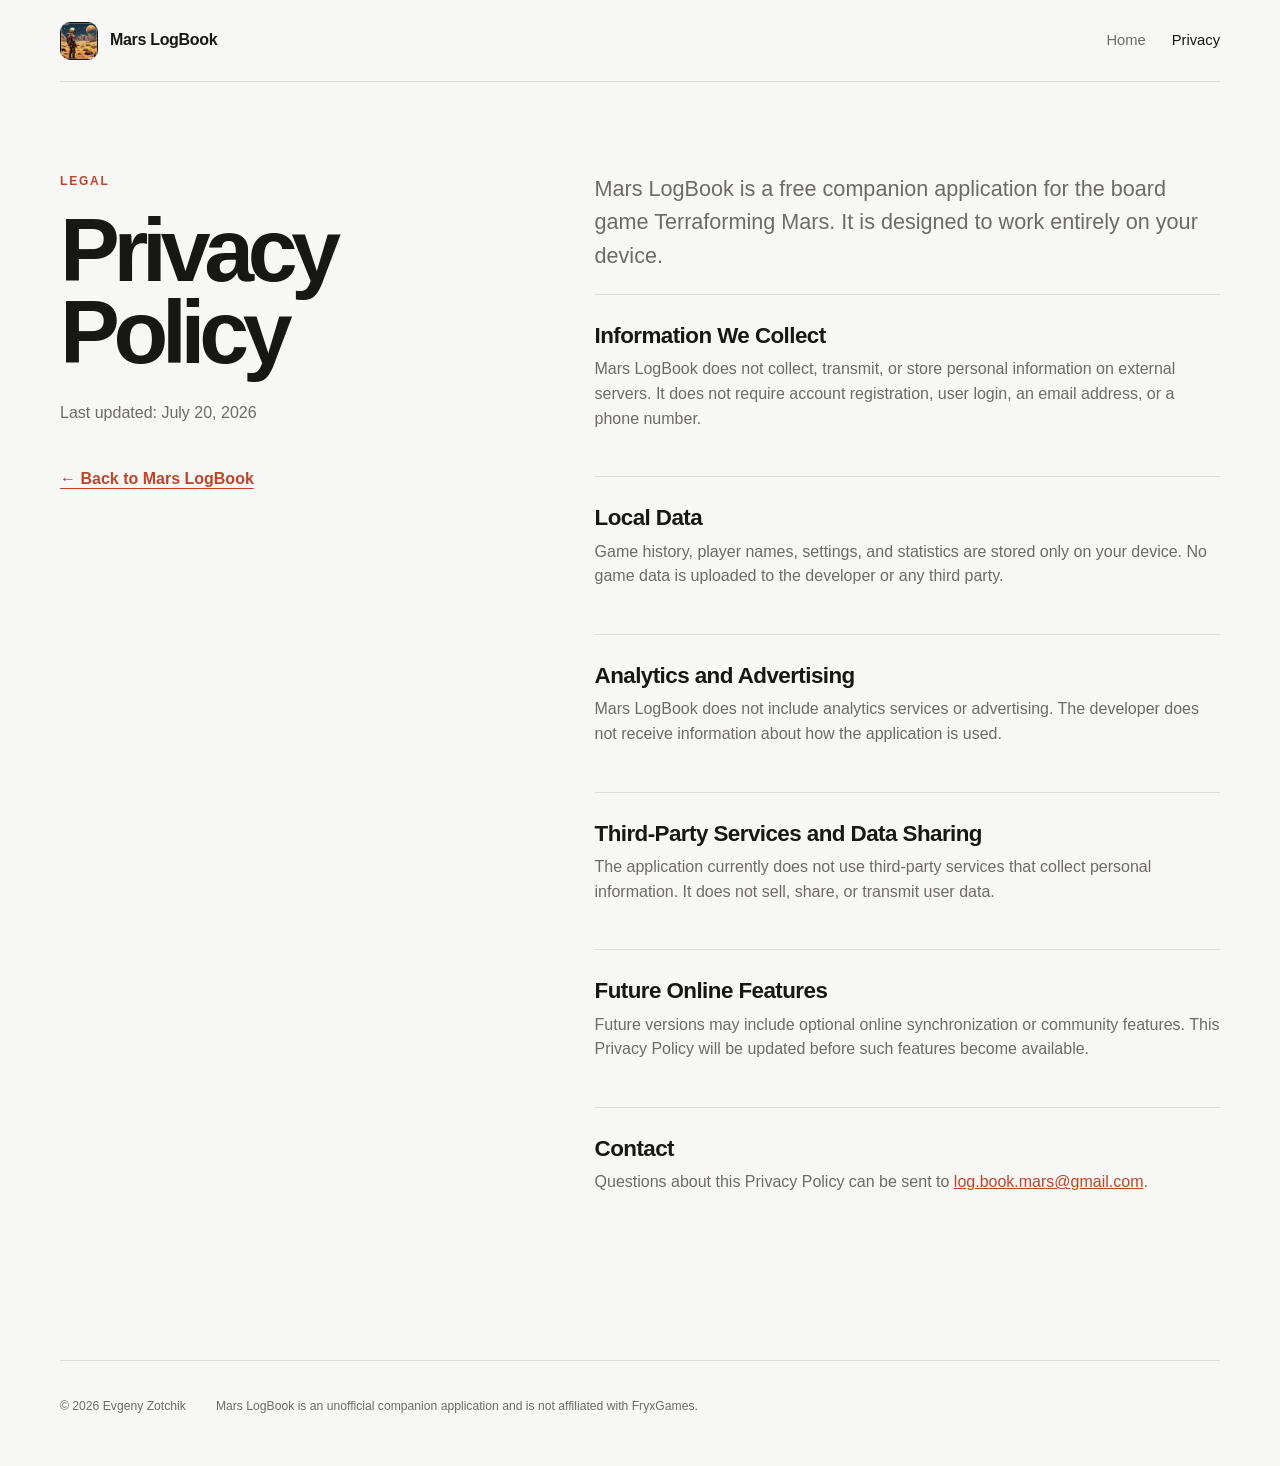
==== docs/privacy.html @ 4ed334e4 "Add Mars LogBook project website" ====
<!doctype html>
<html lang="en">
<head>
  <meta charset="utf-8">
  <meta name="viewport" content="width=device-width, initial-scale=1">
  <meta name="description" content="Privacy Policy for Mars LogBook.">
  <meta name="theme-color" content="#f7f7f5">
  <title>Privacy Policy — Mars LogBook</title>
  <link rel="icon" href="favicon.png" type="image/png">
  <link rel="stylesheet" href="style.css">
</head>
<body>
  <header class="site-header">
    <a class="brand" href="index.html">
      <img src="favicon.png" width="38" height="38" alt="">
      <span>Mars LogBook</span>
    </a>
    <nav aria-label="Main navigation">
      <a href="index.html">Home</a>
      <a href="privacy.html" aria-current="page">Privacy</a>
    </nav>
  </header>

  <main class="policy-layout">
    <aside class="policy-heading">
      <p class="eyebrow">Legal</p>
      <h1>Privacy<br>Policy</h1>
      <p>Last updated: July 20, 2026</p>
      <a class="back-link" href="index.html">← Back to Mars LogBook</a>
    </aside>
    <article class="policy-content">
      <p class="policy-lead">Mars LogBook is a free companion application for the board game Terraforming Mars. It is designed to work entirely on your device.</p>
      <section><h2>Information We Collect</h2><p>Mars LogBook does not collect, transmit, or store personal information on external servers. It does not require account registration, user login, an email address, or a phone number.</p></section>
      <section><h2>Local Data</h2><p>Game history, player names, settings, and statistics are stored only on your device. No game data is uploaded to the developer or any third party.</p></section>
      <section><h2>Analytics and Advertising</h2><p>Mars LogBook does not include analytics services or advertising. The developer does not receive information about how the application is used.</p></section>
      <section><h2>Third-Party Services and Data Sharing</h2><p>The application currently does not use third-party services that collect personal information. It does not sell, share, or transmit user data.</p></section>
      <section><h2>Future Online Features</h2><p>Future versions may include optional online synchronization or community features. This Privacy Policy will be updated before such features become available.</p></section>
      <section><h2>Contact</h2><p>Questions about this Privacy Policy can be sent to <a href="mailto:log.book.mars@gmail.com">log.book.mars@gmail.com</a>.</p></section>
    </article>
  </main>

  <footer>
    <p>© 2026 Evgeny Zotchik</p>
    <p>Mars LogBook is an unofficial companion application and is not affiliated with FryxGames.</p>
  </footer>
</body>
</html>
---- docs/style.css ----
:root {
  --background: #f7f7f5;
  --surface: #ffffff;
  --text: #171716;
  --muted: #6d6b67;
  --line: #deded9;
  --mars: #bd452b;
  --dark: #1d1c1a;
  --max-width: 1160px;
}

* { box-sizing: border-box; }
html { scroll-behavior: smooth; }
body { margin: 0; background: var(--background); color: var(--text); font: 16px/1.55 -apple-system, BlinkMacSystemFont, "SF Pro Display", "Segoe UI", sans-serif; }
a { color: inherit; }
.site-header, main, footer { width: min(calc(100% - 40px), var(--max-width)); margin-inline: auto; }
.site-header { min-height: 82px; display: flex; align-items: center; justify-content: space-between; border-bottom: 1px solid var(--line); }
.brand { display: flex; align-items: center; gap: 12px; font-weight: 700; text-decoration: none; letter-spacing: -.02em; }
.brand img { border-radius: 10px; }
nav { display: flex; gap: 26px; }
nav a { color: var(--muted); font-size: .92rem; text-decoration: none; }
nav a:hover, nav a[aria-current="page"] { color: var(--text); }
h1, h2, p { margin-top: 0; }
h1 { margin-bottom: 28px; font-size: clamp(3.8rem, 8vw, 7.2rem); line-height: .92; letter-spacing: -.07em; }
h2 { margin-bottom: 44px; font-size: clamp(2.4rem, 5vw, 4.2rem); line-height: 1.03; letter-spacing: -.055em; }
.eyebrow { margin-bottom: 18px; color: var(--mars); font-size: .75rem; font-weight: 750; letter-spacing: .15em; text-transform: uppercase; }
.hero { min-height: 690px; display: grid; grid-template-columns: 1.25fr .75fr; align-items: center; gap: clamp(50px, 8vw, 110px); padding: 88px 0 110px; }
.lead { max-width: 680px; margin-bottom: 34px; color: var(--muted); font-size: clamp(1.1rem, 2vw, 1.35rem); }
.actions { display: flex; flex-wrap: wrap; gap: 11px; }
.button { min-height: 50px; display: inline-flex; align-items: center; justify-content: center; padding: 0 22px; border: 1px solid var(--line); border-radius: 999px; font-weight: 680; text-decoration: none; transition: transform .15s ease; }
.button:hover { transform: translateY(-2px); }
.button-primary { border-color: var(--mars); background: var(--mars); color: white; }
.button-secondary { background: var(--surface); }
.availability { margin: 17px 0 0; color: #88857f; font-size: .84rem; }
.app-preview { min-height: 410px; display: flex; flex-direction: column; align-items: center; justify-content: center; padding: 40px; border: 1px solid var(--line); border-radius: 36px; background: var(--surface); box-shadow: 0 35px 90px rgba(31, 26, 20, .09); text-align: center; }
.app-preview img { margin-bottom: 22px; border-radius: 29px; box-shadow: 0 18px 40px rgba(0,0,0,.17); }
.app-preview p { margin-bottom: 5px; font-size: 1.35rem; font-weight: 720; }
.app-preview span { color: var(--muted); font-size: .9rem; }
.screenshots, .features { padding: 115px 0; border-top: 1px solid var(--line); }
.section-heading { max-width: 760px; }
.screenshot-grid { display: grid; grid-template-columns: repeat(3, 1fr); gap: clamp(16px, 3vw, 32px); align-items: end; }
.screenshot-grid figure { margin: 0; }
.screenshot-grid figure:nth-child(2) { transform: translateY(-28px); }
.screenshot-grid img { display: block; width: 100%; height: auto; border: 1px solid var(--line); border-radius: 34px; box-shadow: 0 24px 60px rgba(40,35,28,.12); }
.screenshot-grid figcaption { display: flex; flex-direction: column; gap: 3px; padding: 18px 8px 0; }
.screenshot-grid figcaption strong { font-size: 1rem; }
.screenshot-grid figcaption span { color: var(--muted); font-size: .88rem; }
.feature-list { margin: 0; padding: 0; list-style: none; border-top: 1px solid var(--line); }
.feature-list li { display: grid; grid-template-columns: 60px 1fr 1.2fr; gap: 24px; align-items: baseline; padding: 27px 0; border-bottom: 1px solid var(--line); }
.feature-list li > span { color: var(--mars); font-size: .75rem; }
.feature-list strong { font-size: 1.2rem; }
.feature-list p { margin: 0; color: var(--muted); }
.privacy-card { display: grid; grid-template-columns: 1fr auto; gap: 60px; align-items: end; margin-bottom: 110px; padding: clamp(38px, 7vw, 80px); border-radius: 36px; background: var(--dark); color: white; }
.privacy-card h2 { margin-bottom: 20px; }
.privacy-card div > p:last-child { max-width: 650px; margin-bottom: 0; color: #bbb8b1; font-size: 1.08rem; }
.button-light { border-color: white; background: white; color: var(--text); white-space: nowrap; }
.policy-layout { display: grid; grid-template-columns: .65fr 1fr; gap: clamp(60px, 10vw, 140px); padding: 90px 0 120px; }
.policy-heading { position: sticky; top: 40px; align-self: start; }
.policy-heading h1 { font-size: clamp(3.5rem, 7vw, 6rem); }
.policy-heading > p:not(.eyebrow) { color: var(--muted); }
.back-link { display: inline-block; margin-top: 25px; color: var(--mars); font-weight: 650; text-underline-offset: 4px; }
.policy-content { max-width: 720px; }
.policy-lead { font-size: 1.35rem; }
.policy-content section { padding: 29px 0; border-top: 1px solid var(--line); }
.policy-content h2 { margin-bottom: 10px; font-size: 1.4rem; letter-spacing: -.025em; }
.policy-content p { color: var(--muted); }
.policy-content a { color: var(--mars); }
footer { display: grid; grid-template-columns: auto 1fr auto; gap: 30px; padding: 36px 0 50px; border-top: 1px solid var(--line); color: var(--muted); font-size: .76rem; }
footer p { margin: 0; }

@media (max-width: 800px) {
  .hero { grid-template-columns: 1fr; padding-top: 70px; }
  .app-preview { min-height: 340px; }
  .screenshot-grid { gap: 12px; }
  .privacy-card { grid-template-columns: 1fr; align-items: start; }
  .policy-layout { grid-template-columns: 1fr; }
  .policy-heading { position: static; }
  footer { grid-template-columns: 1fr; gap: 10px; }
}

@media (max-width: 560px) {
  .site-header, main, footer { width: min(calc(100% - 28px), var(--max-width)); }
  .site-header { min-height: 70px; }
  .brand span { display: none; }
  nav { gap: 14px; }
  h1 { font-size: 3.15rem; }
  h2 { font-size: 2.7rem; }
  .actions { flex-direction: column; }
  .button { width: 100%; }
  .screenshot-grid { grid-template-columns: 1fr; gap: 22px; }
  .screenshot-grid figure { width: min(100%, 280px); margin-inline: auto; }
  .screenshot-grid figure:nth-child(2) { transform: none; }
  .feature-list li { grid-template-columns: 42px 1fr; }
  .feature-list p { grid-column: 2; }
}
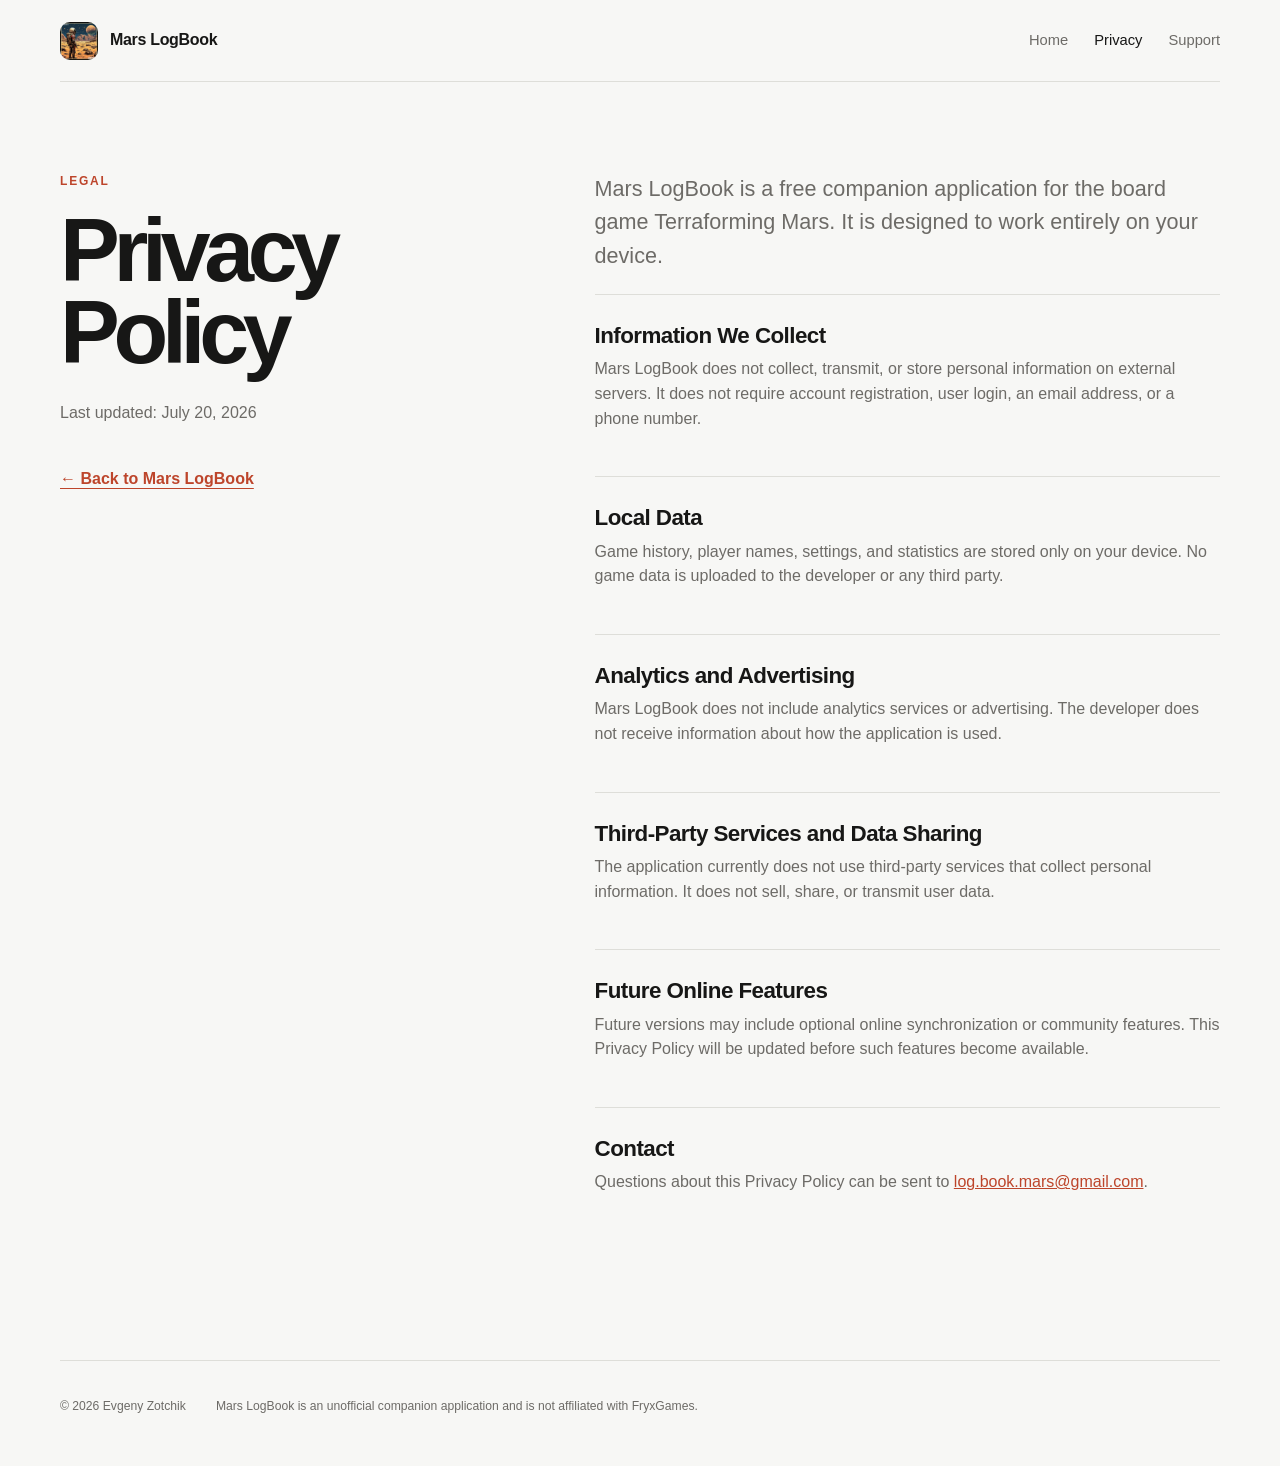
==== commit ba1a438b: "Add support page to project website" ====
--- a/docs/privacy.html
+++ b/docs/privacy.html
@@ -18,6 +18,7 @@
     <nav aria-label="Main navigation">
       <a href="index.html">Home</a>
       <a href="privacy.html" aria-current="page">Privacy</a>
+      <a href="support.html">Support</a>
     </nav>
   </header>
 
--- a/docs/style.css
+++ b/docs/style.css
@@ -38,9 +38,8 @@
 .app-preview span { color: var(--muted); font-size: .9rem; }
 .screenshots, .features { padding: 115px 0; border-top: 1px solid var(--line); }
 .section-heading { max-width: 760px; }
-.screenshot-grid { display: grid; grid-template-columns: repeat(3, 1fr); gap: clamp(16px, 3vw, 32px); align-items: end; }
+.screenshot-grid { display: grid; grid-template-columns: repeat(3, 1fr); gap: clamp(42px, 5vw, 72px) clamp(16px, 3vw, 32px); align-items: start; }
 .screenshot-grid figure { margin: 0; }
-.screenshot-grid figure:nth-child(2) { transform: translateY(-28px); }
 .screenshot-grid img { display: block; width: 100%; height: auto; border: 1px solid var(--line); border-radius: 34px; box-shadow: 0 24px 60px rgba(40,35,28,.12); }
 .screenshot-grid figcaption { display: flex; flex-direction: column; gap: 3px; padding: 18px 8px 0; }
 .screenshot-grid figcaption strong { font-size: 1rem; }
@@ -71,7 +70,7 @@
 @media (max-width: 800px) {
   .hero { grid-template-columns: 1fr; padding-top: 70px; }
   .app-preview { min-height: 340px; }
-  .screenshot-grid { gap: 12px; }
+  .screenshot-grid { grid-template-columns: repeat(2, 1fr); gap: 48px 18px; }
   .privacy-card { grid-template-columns: 1fr; align-items: start; }
   .policy-layout { grid-template-columns: 1fr; }
   .policy-heading { position: static; }
@@ -89,7 +88,6 @@
   .button { width: 100%; }
   .screenshot-grid { grid-template-columns: 1fr; gap: 22px; }
   .screenshot-grid figure { width: min(100%, 280px); margin-inline: auto; }
-  .screenshot-grid figure:nth-child(2) { transform: none; }
   .feature-list li { grid-template-columns: 42px 1fr; }
   .feature-list p { grid-column: 2; }
 }
